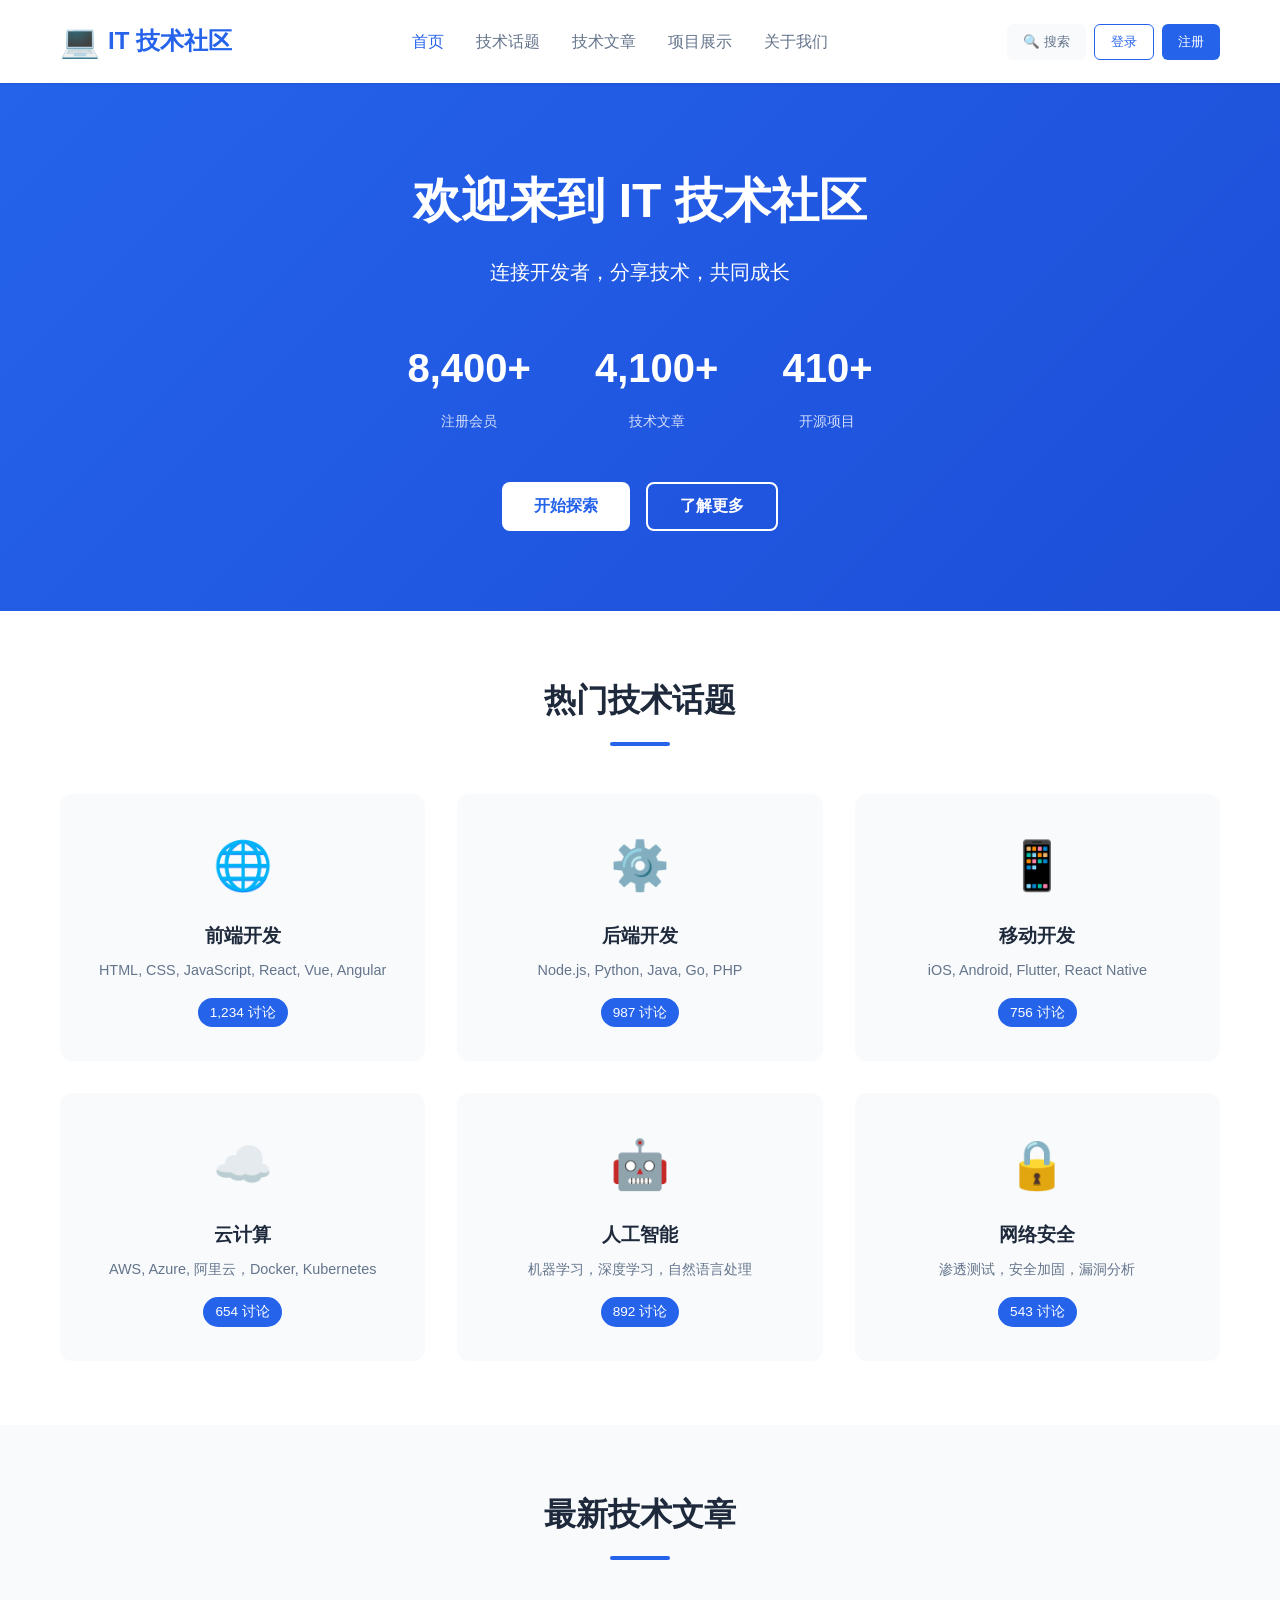
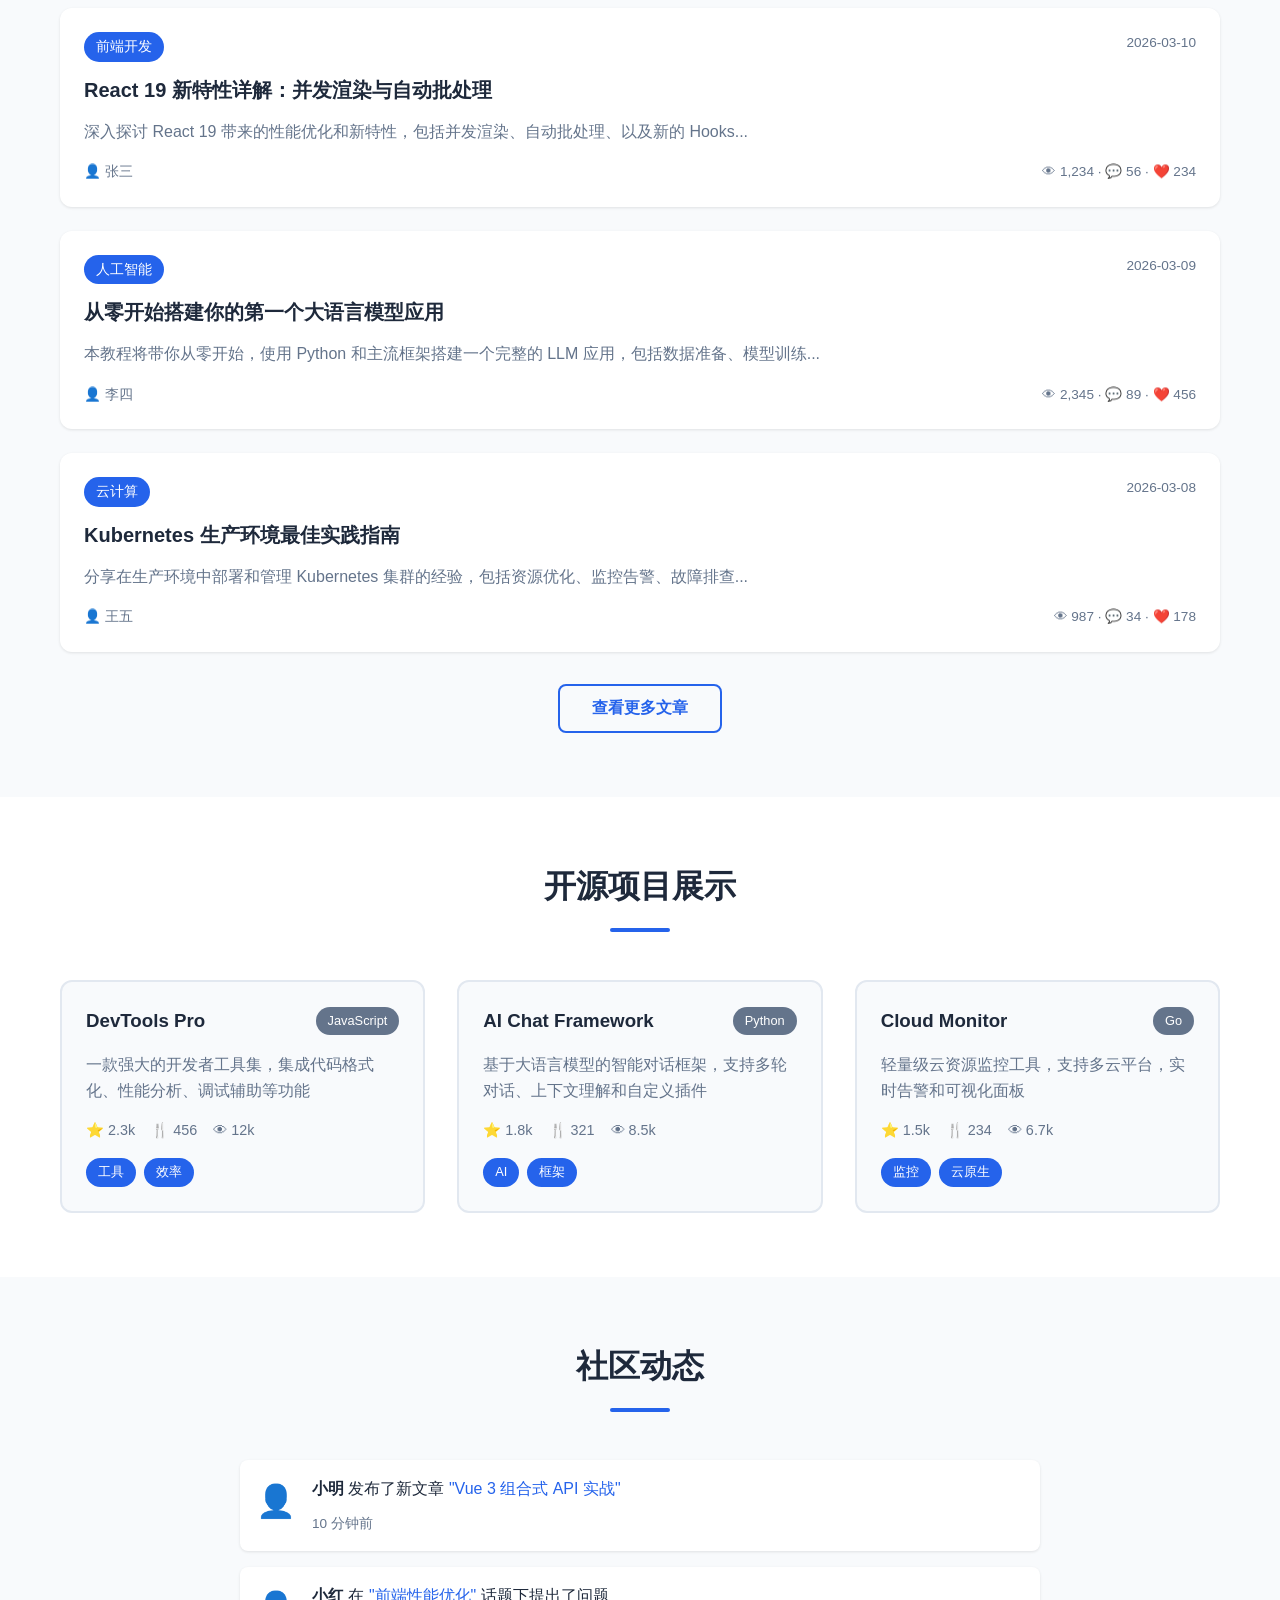
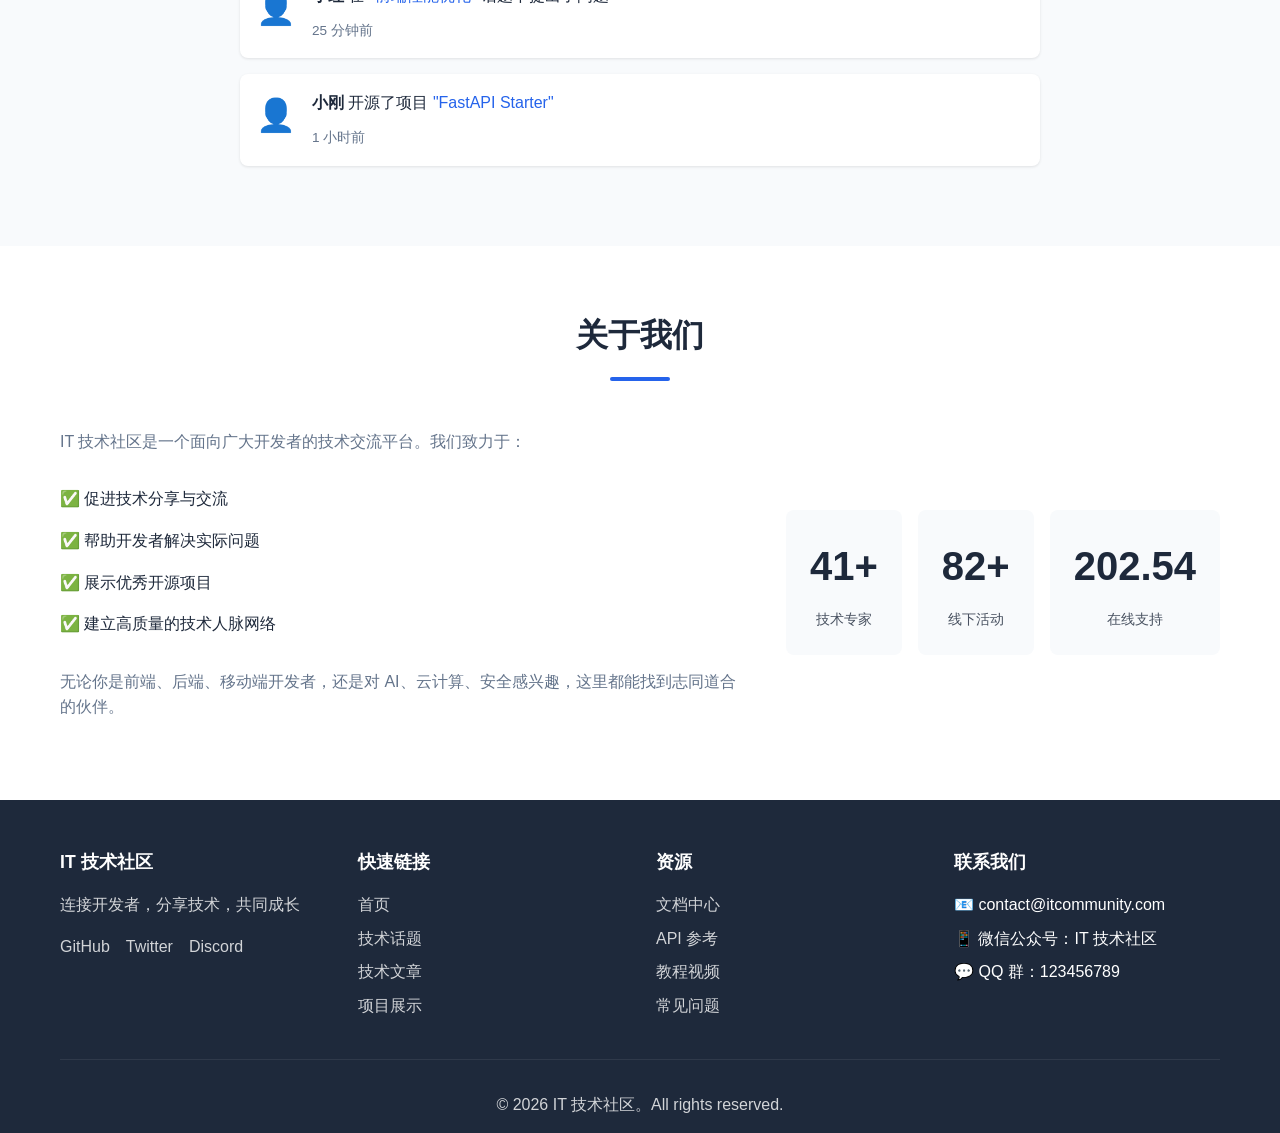
==== index.html @ 942bbd6c "Initial commit: IT 技术社区网站" ====
<!DOCTYPE html>
<html lang="zh-CN">
<head>
    <meta charset="UTF-8">
    <meta name="viewport" content="width=device-width, initial-scale=1.0">
    <title>IT 技术社区 - 技术交流与分享平台</title>
    <link rel="stylesheet" href="css/style.css">
</head>
<body>
    <!-- 导航栏 -->
    <nav class="navbar">
        <div class="container">
            <div class="logo">
                <span class="logo-icon">💻</span>
                <span class="logo-text">IT 技术社区</span>
            </div>
            <ul class="nav-links">
                <li><a href="#home" class="active">首页</a></li>
                <li><a href="#topics">技术话题</a></li>
                <li><a href="#articles">技术文章</a></li>
                <li><a href="#projects">项目展示</a></li>
                <li><a href="#about">关于我们</a></li>
            </ul>
            <div class="nav-actions">
                <button class="btn-search">🔍 搜索</button>
                <button class="btn-login">登录</button>
                <button class="btn-register">注册</button>
            </div>
        </div>
    </nav>

    <!-- 英雄区域 -->
    <section id="home" class="hero">
        <div class="container">
            <h1>欢迎来到 IT 技术社区</h1>
            <p class="hero-subtitle">连接开发者，分享技术，共同成长</p>
            <div class="hero-stats">
                <div class="stat-item">
                    <span class="stat-number">10,000+</span>
                    <span class="stat-label">注册会员</span>
                </div>
                <div class="stat-item">
                    <span class="stat-number">5,000+</span>
                    <span class="stat-label">技术文章</span>
                </div>
                <div class="stat-item">
                    <span class="stat-number">500+</span>
                    <span class="stat-label">开源项目</span>
                </div>
            </div>
            <div class="hero-cta">
                <button class="btn-primary">开始探索</button>
                <button class="btn-secondary">了解更多</button>
            </div>
        </div>
    </section>

    <!-- 技术话题区域 -->
    <section id="topics" class="topics">
        <div class="container">
            <h2 class="section-title">热门技术话题</h2>
            <div class="topics-grid">
                <div class="topic-card">
                    <div class="topic-icon">🌐</div>
                    <h3>前端开发</h3>
                    <p>HTML, CSS, JavaScript, React, Vue, Angular</p>
                    <span class="topic-count">1,234 讨论</span>
                </div>
                <div class="topic-card">
                    <div class="topic-icon">⚙️</div>
                    <h3>后端开发</h3>
                    <p>Node.js, Python, Java, Go, PHP</p>
                    <span class="topic-count">987 讨论</span>
                </div>
                <div class="topic-card">
                    <div class="topic-icon">📱</div>
                    <h3>移动开发</h3>
                    <p>iOS, Android, Flutter, React Native</p>
                    <span class="topic-count">756 讨论</span>
                </div>
                <div class="topic-card">
                    <div class="topic-icon">☁️</div>
                    <h3>云计算</h3>
                    <p>AWS, Azure, 阿里云，Docker, Kubernetes</p>
                    <span class="topic-count">654 讨论</span>
                </div>
                <div class="topic-card">
                    <div class="topic-icon">🤖</div>
                    <h3>人工智能</h3>
                    <p>机器学习，深度学习，自然语言处理</p>
                    <span class="topic-count">892 讨论</span>
                </div>
                <div class="topic-card">
                    <div class="topic-icon">🔒</div>
                    <h3>网络安全</h3>
                    <p>渗透测试，安全加固，漏洞分析</p>
                    <span class="topic-count">543 讨论</span>
                </div>
            </div>
        </div>
    </section>

    <!-- 最新文章区域 -->
    <section id="articles" class="articles">
        <div class="container">
            <h2 class="section-title">最新技术文章</h2>
            <div class="articles-list">
                <article class="article-card">
                    <div class="article-meta">
                        <span class="article-category">前端开发</span>
                        <span class="article-date">2026-03-10</span>
                    </div>
                    <h3 class="article-title">React 19 新特性详解：并发渲染与自动批处理</h3>
                    <p class="article-excerpt">深入探讨 React 19 带来的性能优化和新特性，包括并发渲染、自动批处理、以及新的 Hooks...</p>
                    <div class="article-footer">
                        <span class="article-author">👤 张三</span>
                        <span class="article-stats">👁 1,234 · 💬 56 · ❤️ 234</span>
                    </div>
                </article>
                <article class="article-card">
                    <div class="article-meta">
                        <span class="article-category">人工智能</span>
                        <span class="article-date">2026-03-09</span>
                    </div>
                    <h3 class="article-title">从零开始搭建你的第一个大语言模型应用</h3>
                    <p class="article-excerpt">本教程将带你从零开始，使用 Python 和主流框架搭建一个完整的 LLM 应用，包括数据准备、模型训练...</p>
                    <div class="article-footer">
                        <span class="article-author">👤 李四</span>
                        <span class="article-stats">👁 2,345 · 💬 89 · ❤️ 456</span>
                    </div>
                </article>
                <article class="article-card">
                    <div class="article-meta">
                        <span class="article-category">云计算</span>
                        <span class="article-date">2026-03-08</span>
                    </div>
                    <h3 class="article-title">Kubernetes 生产环境最佳实践指南</h3>
                    <p class="article-excerpt">分享在生产环境中部署和管理 Kubernetes 集群的经验，包括资源优化、监控告警、故障排查...</p>
                    <div class="article-footer">
                        <span class="article-author">👤 王五</span>
                        <span class="article-stats">👁 987 · 💬 34 · ❤️ 178</span>
                    </div>
                </article>
            </div>
            <div class="articles-more">
                <button class="btn-outline">查看更多文章</button>
            </div>
        </div>
    </section>

    <!-- 项目展示区域 -->
    <section id="projects" class="projects">
        <div class="container">
            <h2 class="section-title">开源项目展示</h2>
            <div class="projects-grid">
                <div class="project-card">
                    <div class="project-header">
                        <h3>DevTools Pro</h3>
                        <span class="project-language">JavaScript</span>
                    </div>
                    <p>一款强大的开发者工具集，集成代码格式化、性能分析、调试辅助等功能</p>
                    <div class="project-stats">
                        <span>⭐ 2.3k</span>
                        <span>🍴 456</span>
                        <span>👁 12k</span>
                    </div>
                    <div class="project-tags">
                        <span class="tag">工具</span>
                        <span class="tag">效率</span>
                    </div>
                </div>
                <div class="project-card">
                    <div class="project-header">
                        <h3>AI Chat Framework</h3>
                        <span class="project-language">Python</span>
                    </div>
                    <p>基于大语言模型的智能对话框架，支持多轮对话、上下文理解和自定义插件</p>
                    <div class="project-stats">
                        <span>⭐ 1.8k</span>
                        <span>🍴 321</span>
                        <span>👁 8.5k</span>
                    </div>
                    <div class="project-tags">
                        <span class="tag">AI</span>
                        <span class="tag">框架</span>
                    </div>
                </div>
                <div class="project-card">
                    <div class="project-header">
                        <h3>Cloud Monitor</h3>
                        <span class="project-language">Go</span>
                    </div>
                    <p>轻量级云资源监控工具，支持多云平台，实时告警和可视化面板</p>
                    <div class="project-stats">
                        <span>⭐ 1.5k</span>
                        <span>🍴 234</span>
                        <span>👁 6.7k</span>
                    </div>
                    <div class="project-tags">
                        <span class="tag">监控</span>
                        <span class="tag">云原生</span>
                    </div>
                </div>
            </div>
        </div>
    </section>

    <!-- 社区动态 -->
    <section class="community">
        <div class="container">
            <h2 class="section-title">社区动态</h2>
            <div class="activity-feed">
                <div class="activity-item">
                    <div class="activity-avatar">👤</div>
                    <div class="activity-content">
                        <p><strong>小明</strong> 发布了新文章 <a href="#">"Vue 3 组合式 API 实战"</a></p>
                        <span class="activity-time">10 分钟前</span>
                    </div>
                </div>
                <div class="activity-item">
                    <div class="activity-avatar">👤</div>
                    <div class="activity-content">
                        <p><strong>小红</strong> 在 <a href="#">"前端性能优化"</a> 话题下提出了问题</p>
                        <span class="activity-time">25 分钟前</span>
                    </div>
                </div>
                <div class="activity-item">
                    <div class="activity-avatar">👤</div>
                    <div class="activity-content">
                        <p><strong>小刚</strong> 开源了项目 <a href="#">"FastAPI Starter"</a></p>
                        <span class="activity-time">1 小时前</span>
                    </div>
                </div>
            </div>
        </div>
    </section>

    <!-- 关于我们 -->
    <section id="about" class="about">
        <div class="container">
            <h2 class="section-title">关于我们</h2>
            <div class="about-content">
                <div class="about-text">
                    <p>IT 技术社区是一个面向广大开发者的技术交流平台。我们致力于：</p>
                    <ul class="about-list">
                        <li>✅ 促进技术分享与交流</li>
                        <li>✅ 帮助开发者解决实际问题</li>
                        <li>✅ 展示优秀开源项目</li>
                        <li>✅ 建立高质量的技术人脉网络</li>
                    </ul>
                    <p>无论你是前端、后端、移动端开发者，还是对 AI、云计算、安全感兴趣，这里都能找到志同道合的伙伴。</p>
                </div>
                <div class="about-stats">
                    <div class="about-stat">
                        <span class="stat-number">50+</span>
                        <span class="stat-label">技术专家</span>
                    </div>
                    <div class="about-stat">
                        <span class="stat-number">100+</span>
                        <span class="stat-label">线下活动</span>
                    </div>
                    <div class="about-stat">
                        <span class="stat-number">24/7</span>
                        <span class="stat-label">在线支持</span>
                    </div>
                </div>
            </div>
        </div>
    </section>

    <!-- 页脚 -->
    <footer class="footer">
        <div class="container">
            <div class="footer-grid">
                <div class="footer-section">
                    <h4>IT 技术社区</h4>
                    <p>连接开发者，分享技术，共同成长</p>
                    <div class="social-links">
                        <a href="#">GitHub</a>
                        <a href="#">Twitter</a>
                        <a href="#">Discord</a>
                    </div>
                </div>
                <div class="footer-section">
                    <h4>快速链接</h4>
                    <ul>
                        <li><a href="#home">首页</a></li>
                        <li><a href="#topics">技术话题</a></li>
                        <li><a href="#articles">技术文章</a></li>
                        <li><a href="#projects">项目展示</a></li>
                    </ul>
                </div>
                <div class="footer-section">
                    <h4>资源</h4>
                    <ul>
                        <li><a href="#">文档中心</a></li>
                        <li><a href="#">API 参考</a></li>
                        <li><a href="#">教程视频</a></li>
                        <li><a href="#">常见问题</a></li>
                    </ul>
                </div>
                <div class="footer-section">
                    <h4>联系我们</h4>
                    <ul>
                        <li>📧 contact@itcommunity.com</li>
                        <li>📱 微信公众号：IT 技术社区</li>
                        <li>💬 QQ 群：123456789</li>
                    </ul>
                </div>
            </div>
            <div class="footer-bottom">
                <p>&copy; 2026 IT 技术社区。All rights reserved.</p>
            </div>
        </div>
    </footer>

    <script src="js/main.js"></script>
</body>
</html>
---- css/style.css ----
/* 全局样式 */
* {
    margin: 0;
    padding: 0;
    box-sizing: border-box;
}

:root {
    --primary-color: #2563eb;
    --primary-dark: #1d4ed8;
    --secondary-color: #64748b;
    --success-color: #10b981;
    --warning-color: #f59e0b;
    --danger-color: #ef4444;
    --bg-color: #f8fafc;
    --card-bg: #ffffff;
    --text-primary: #1e293b;
    --text-secondary: #64748b;
    --border-color: #e2e8f0;
    --shadow: 0 1px 3px rgba(0, 0, 0, 0.1);
    --shadow-lg: 0 10px 15px -3px rgba(0, 0, 0, 0.1);
}

body {
    font-family: -apple-system, BlinkMacSystemFont, 'Segoe UI', Roboto, 'Helvetica Neue', Arial, sans-serif;
    line-height: 1.6;
    color: var(--text-primary);
    background-color: var(--bg-color);
}

.container {
    max-width: 1200px;
    margin: 0 auto;
    padding: 0 20px;
}

/* 导航栏 */
.navbar {
    background: var(--card-bg);
    box-shadow: var(--shadow);
    position: sticky;
    top: 0;
    z-index: 1000;
    padding: 1rem 0;
}

.navbar .container {
    display: flex;
    justify-content: space-between;
    align-items: center;
}

.logo {
    display: flex;
    align-items: center;
    gap: 0.5rem;
    font-size: 1.5rem;
    font-weight: bold;
    color: var(--primary-color);
}

.logo-icon {
    font-size: 2rem;
}

.nav-links {
    display: flex;
    list-style: none;
    gap: 2rem;
}

.nav-links a {
    text-decoration: none;
    color: var(--text-secondary);
    font-weight: 500;
    transition: color 0.3s;
    padding: 0.5rem 0;
}

.nav-links a:hover,
.nav-links a.active {
    color: var(--primary-color);
}

.nav-actions {
    display: flex;
    gap: 0.5rem;
}

.btn-search,
.btn-login,
.btn-register {
    padding: 0.5rem 1rem;
    border: none;
    border-radius: 6px;
    cursor: pointer;
    font-weight: 500;
    transition: all 0.3s;
}

.btn-search {
    background: var(--bg-color);
    color: var(--text-secondary);
}

.btn-login {
    background: transparent;
    color: var(--primary-color);
    border: 1px solid var(--primary-color);
}

.btn-register {
    background: var(--primary-color);
    color: white;
}

.btn-search:hover,
.btn-login:hover,
.btn-register:hover {
    transform: translateY(-1px);
    box-shadow: var(--shadow);
}

/* 英雄区域 */
.hero {
    background: linear-gradient(135deg, var(--primary-color) 0%, var(--primary-dark) 100%);
    color: white;
    padding: 5rem 0;
    text-align: center;
}

.hero h1 {
    font-size: 3rem;
    margin-bottom: 1rem;
    animation: fadeInUp 0.8s ease;
}

.hero-subtitle {
    font-size: 1.25rem;
    margin-bottom: 3rem;
    opacity: 0.9;
    animation: fadeInUp 0.8s ease 0.2s both;
}

.hero-stats {
    display: flex;
    justify-content: center;
    gap: 4rem;
    margin-bottom: 3rem;
    animation: fadeInUp 0.8s ease 0.4s both;
}

.stat-item {
    text-align: center;
}

.stat-number {
    display: block;
    font-size: 2.5rem;
    font-weight: bold;
    margin-bottom: 0.5rem;
}

.stat-label {
    font-size: 0.9rem;
    opacity: 0.8;
}

.hero-cta {
    display: flex;
    justify-content: center;
    gap: 1rem;
    animation: fadeInUp 0.8s ease 0.6s both;
}

.btn-primary,
.btn-secondary,
.btn-outline {
    padding: 0.75rem 2rem;
    border: none;
    border-radius: 8px;
    font-size: 1rem;
    font-weight: 600;
    cursor: pointer;
    transition: all 0.3s;
}

.btn-primary {
    background: white;
    color: var(--primary-color);
}

.btn-secondary {
    background: transparent;
    color: white;
    border: 2px solid white;
}

.btn-primary:hover,
.btn-secondary:hover {
    transform: translateY(-2px);
    box-shadow: var(--shadow-lg);
}

/* 通用区域样式 */
section {
    padding: 4rem 0;
}

.section-title {
    text-align: center;
    font-size: 2rem;
    margin-bottom: 3rem;
    color: var(--text-primary);
    position: relative;
}

.section-title::after {
    content: '';
    display: block;
    width: 60px;
    height: 4px;
    background: var(--primary-color);
    margin: 1rem auto 0;
    border-radius: 2px;
}

/* 技术话题 */
.topics {
    background: var(--card-bg);
}

.topics-grid {
    display: grid;
    grid-template-columns: repeat(auto-fit, minmax(300px, 1fr));
    gap: 2rem;
}

.topic-card {
    background: var(--bg-color);
    padding: 2rem;
    border-radius: 12px;
    text-align: center;
    transition: all 0.3s;
    border: 2px solid transparent;
}

.topic-card:hover {
    transform: translateY(-5px);
    box-shadow: var(--shadow-lg);
    border-color: var(--primary-color);
}

.topic-icon {
    font-size: 3rem;
    margin-bottom: 1rem;
}

.topic-card h3 {
    margin-bottom: 0.5rem;
    color: var(--text-primary);
}

.topic-card p {
    color: var(--text-secondary);
    margin-bottom: 1rem;
    font-size: 0.9rem;
}

.topic-count {
    display: inline-block;
    background: var(--primary-color);
    color: white;
    padding: 0.25rem 0.75rem;
    border-radius: 20px;
    font-size: 0.85rem;
}

/* 文章列表 */
.articles {
    background: var(--bg-color);
}

.articles-list {
    display: flex;
    flex-direction: column;
    gap: 1.5rem;
}

.article-card {
    background: var(--card-bg);
    padding: 1.5rem;
    border-radius: 12px;
    box-shadow: var(--shadow);
    transition: all 0.3s;
}

.article-card:hover {
    transform: translateX(5px);
    box-shadow: var(--shadow-lg);
}

.article-meta {
    display: flex;
    justify-content: space-between;
    margin-bottom: 0.75rem;
    font-size: 0.85rem;
}

.article-category {
    background: var(--primary-color);
    color: white;
    padding: 0.25rem 0.75rem;
    border-radius: 20px;
}

.article-date {
    color: var(--text-secondary);
}

.article-title {
    font-size: 1.25rem;
    margin-bottom: 0.75rem;
    color: var(--text-primary);
}

.article-excerpt {
    color: var(--text-secondary);
    margin-bottom: 1rem;
    line-height: 1.7;
}

.article-footer {
    display: flex;
    justify-content: space-between;
    align-items: center;
    font-size: 0.85rem;
    color: var(--text-secondary);
}

.articles-more {
    text-align: center;
    margin-top: 2rem;
}

.btn-outline {
    background: transparent;
    color: var(--primary-color);
    border: 2px solid var(--primary-color);
}

.btn-outline:hover {
    background: var(--primary-color);
    color: white;
}

/* 项目展示 */
.projects {
    background: var(--card-bg);
}

.projects-grid {
    display: grid;
    grid-template-columns: repeat(auto-fit, minmax(320px, 1fr));
    gap: 2rem;
}

.project-card {
    background: var(--bg-color);
    padding: 1.5rem;
    border-radius: 12px;
    border: 2px solid var(--border-color);
    transition: all 0.3s;
}

.project-card:hover {
    border-color: var(--primary-color);
    box-shadow: var(--shadow-lg);
}

.project-header {
    display: flex;
    justify-content: space-between;
    align-items: center;
    margin-bottom: 1rem;
}

.project-header h3 {
    color: var(--text-primary);
}

.project-language {
    background: var(--secondary-color);
    color: white;
    padding: 0.25rem 0.75rem;
    border-radius: 20px;
    font-size: 0.8rem;
}

.project-card p {
    color: var(--text-secondary);
    margin-bottom: 1rem;
    line-height: 1.6;
}

.project-stats {
    display: flex;
    gap: 1rem;
    margin-bottom: 1rem;
    font-size: 0.9rem;
    color: var(--text-secondary);
}

.project-tags {
    display: flex;
    gap: 0.5rem;
    flex-wrap: wrap;
}

.tag {
    background: var(--primary-color);
    color: white;
    padding: 0.25rem 0.75rem;
    border-radius: 20px;
    font-size: 0.8rem;
}

/* 社区动态 */
.community {
    background: var(--bg-color);
}

.activity-feed {
    max-width: 800px;
    margin: 0 auto;
}

.activity-item {
    display: flex;
    gap: 1rem;
    padding: 1rem;
    background: var(--card-bg);
    border-radius: 8px;
    margin-bottom: 1rem;
    box-shadow: var(--shadow);
}

.activity-avatar {
    font-size: 2rem;
}

.activity-content p {
    margin-bottom: 0.5rem;
}

.activity-content a {
    color: var(--primary-color);
    text-decoration: none;
}

.activity-content a:hover {
    text-decoration: underline;
}

.activity-time {
    font-size: 0.85rem;
    color: var(--text-secondary);
}

/* 关于我们 */
.about {
    background: var(--card-bg);
}

.about-content {
    display: grid;
    grid-template-columns: 2fr 1fr;
    gap: 3rem;
    align-items: center;
}

.about-text p {
    margin-bottom: 1rem;
    color: var(--text-secondary);
}

.about-list {
    list-style: none;
    margin: 1.5rem 0;
}

.about-list li {
    padding: 0.5rem 0;
    color: var(--text-primary);
}

.about-stats {
    display: grid;
    grid-template-columns: repeat(3, 1fr);
    gap: 1rem;
    text-align: center;
}

.about-stat {
    padding: 1.5rem;
    background: var(--bg-color);
    border-radius: 8px;
}

/* 页脚 */
.footer {
    background: var(--text-primary);
    color: white;
    padding: 3rem 0 1rem;
}

.footer-grid {
    display: grid;
    grid-template-columns: repeat(auto-fit, minmax(250px, 1fr));
    gap: 2rem;
    margin-bottom: 2rem;
}

.footer-section h4 {
    margin-bottom: 1rem;
    font-size: 1.1rem;
}

.footer-section p {
    opacity: 0.8;
    margin-bottom: 1rem;
}

.footer-section ul {
    list-style: none;
}

.footer-section ul li {
    margin-bottom: 0.5rem;
}

.footer-section a {
    color: white;
    text-decoration: none;
    opacity: 0.8;
    transition: opacity 0.3s;
}

.footer-section a:hover {
    opacity: 1;
}

.social-links {
    display: flex;
    gap: 1rem;
}

.footer-bottom {
    text-align: center;
    padding-top: 2rem;
    border-top: 1px solid rgba(255, 255, 255, 0.1);
    opacity: 0.8;
}

/* 动画 */
@keyframes fadeInUp {
    from {
        opacity: 0;
        transform: translateY(30px);
    }
    to {
        opacity: 1;
        transform: translateY(0);
    }
}

/* 响应式设计 */
@media (max-width: 768px) {
    .navbar .container {
        flex-wrap: wrap;
        gap: 1rem;
    }

    .nav-links {
        order: 3;
        width: 100%;
        justify-content: center;
        gap: 1rem;
    }

    .hero h1 {
        font-size: 2rem;
    }

    .hero-stats {
        flex-direction: column;
        gap: 2rem;
    }

    .hero-cta {
        flex-direction: column;
        align-items: center;
    }

    .topics-grid,
    .projects-grid {
        grid-template-columns: 1fr;
    }

    .about-content {
        grid-template-columns: 1fr;
    }

    .about-stats {
        grid-template-columns: repeat(3, 1fr);
    }
}

@media (max-width: 480px) {
    .nav-actions {
        width: 100%;
        justify-content: center;
    }

    .stat-number {
        font-size: 2rem;
    }

    .article-footer {
        flex-direction: column;
        gap: 0.5rem;
        align-items: flex-start;
    }
}
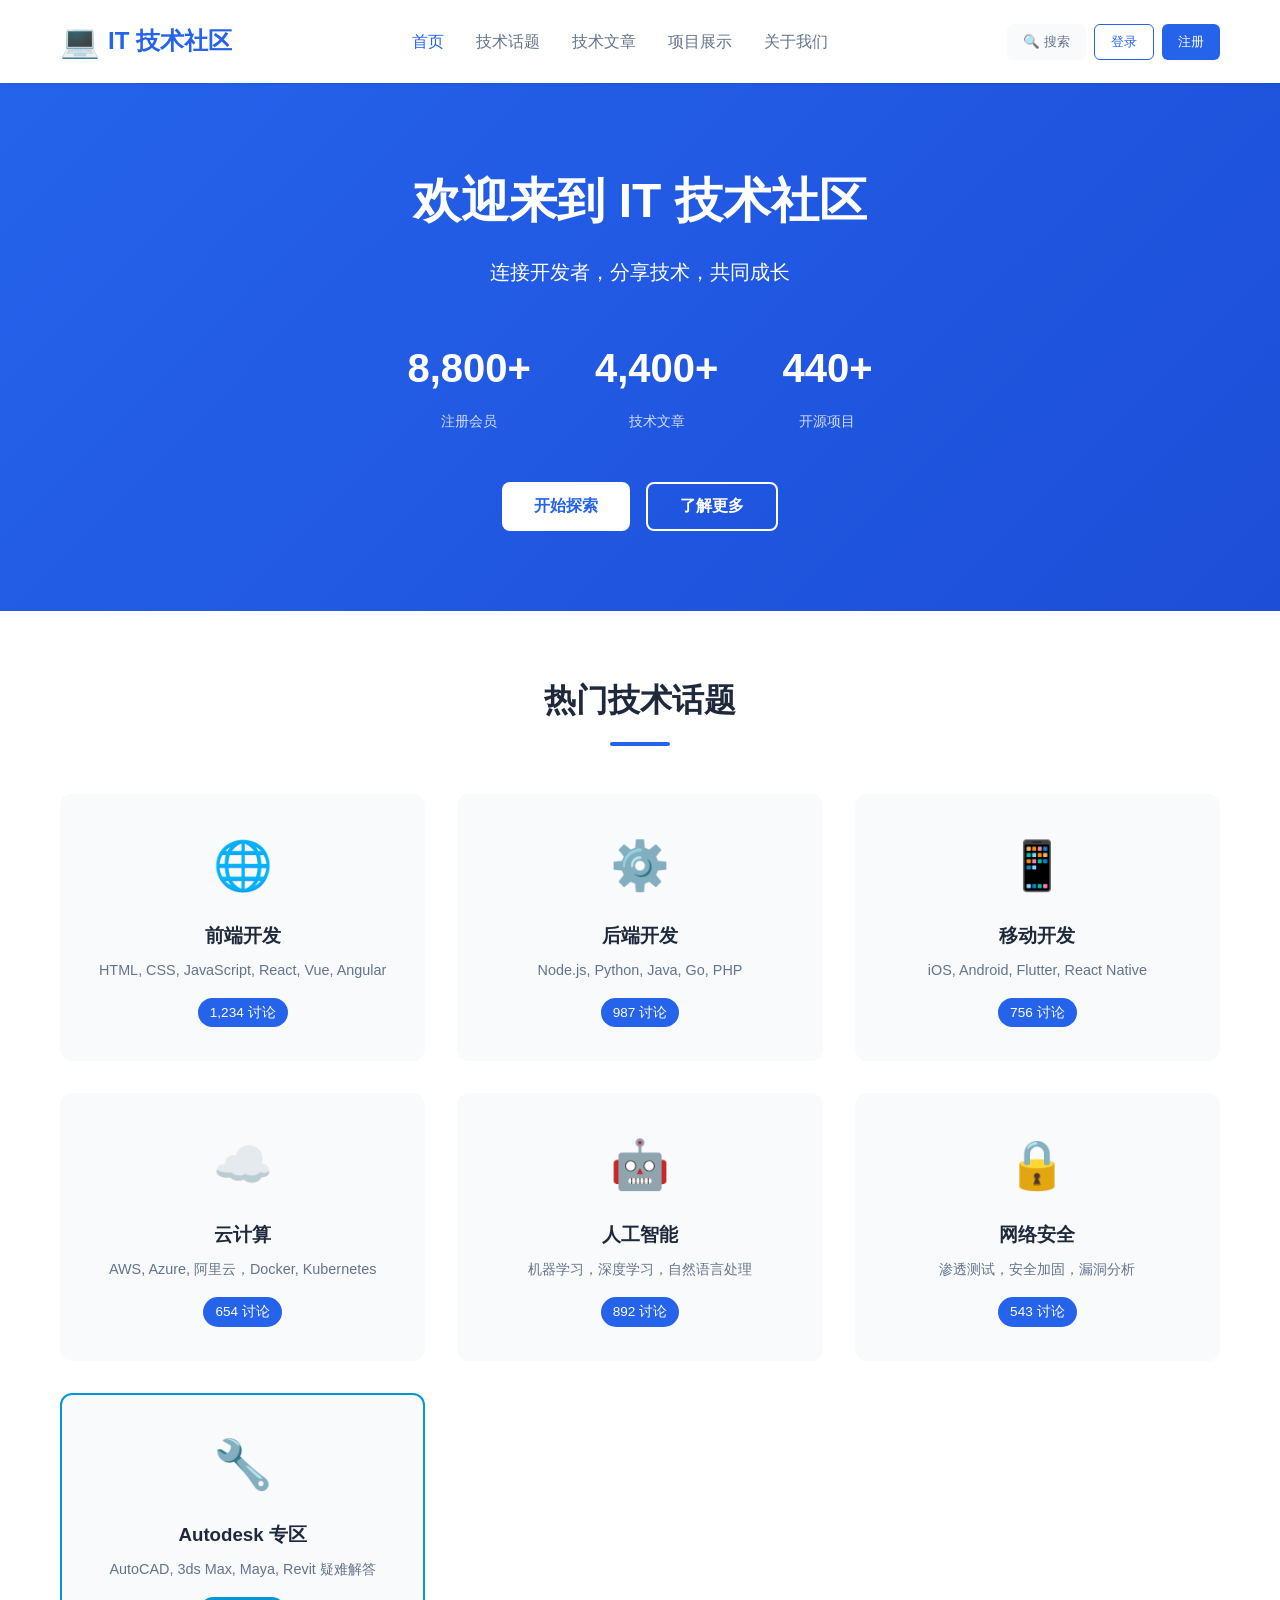
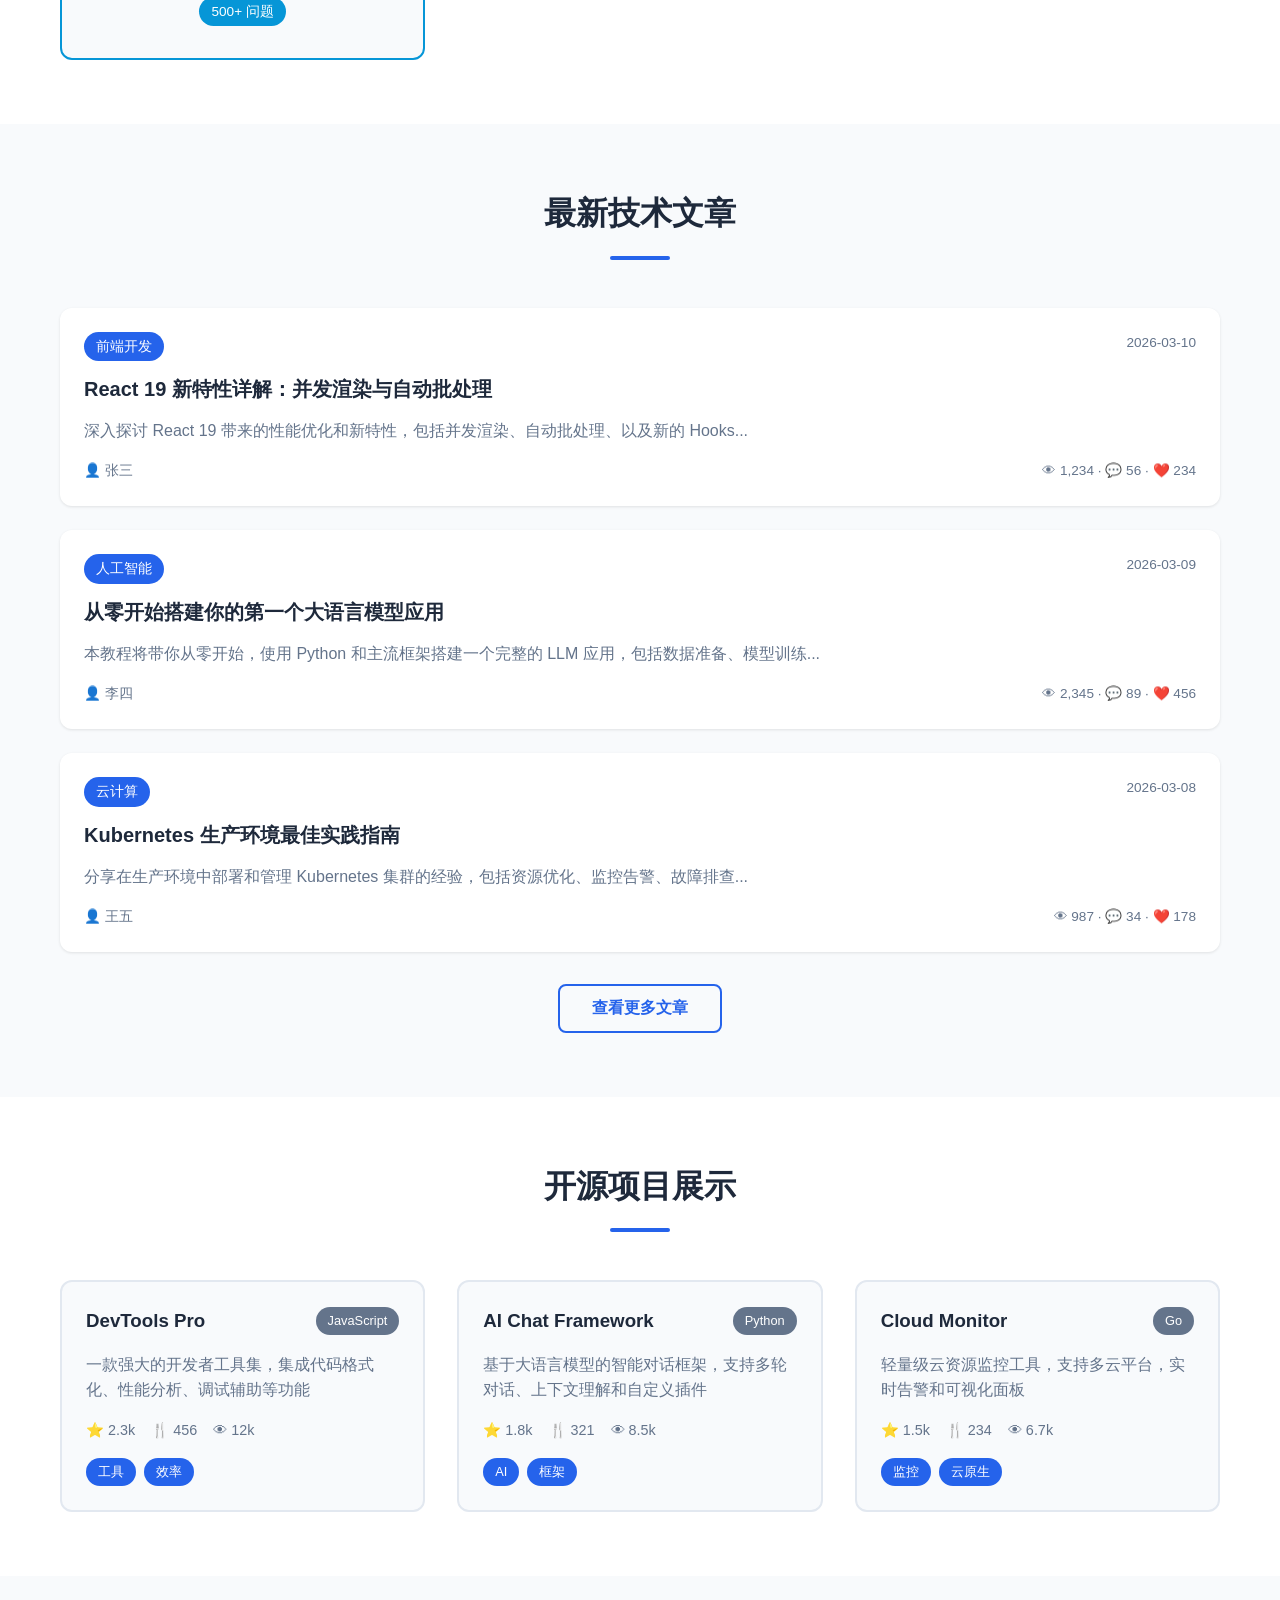
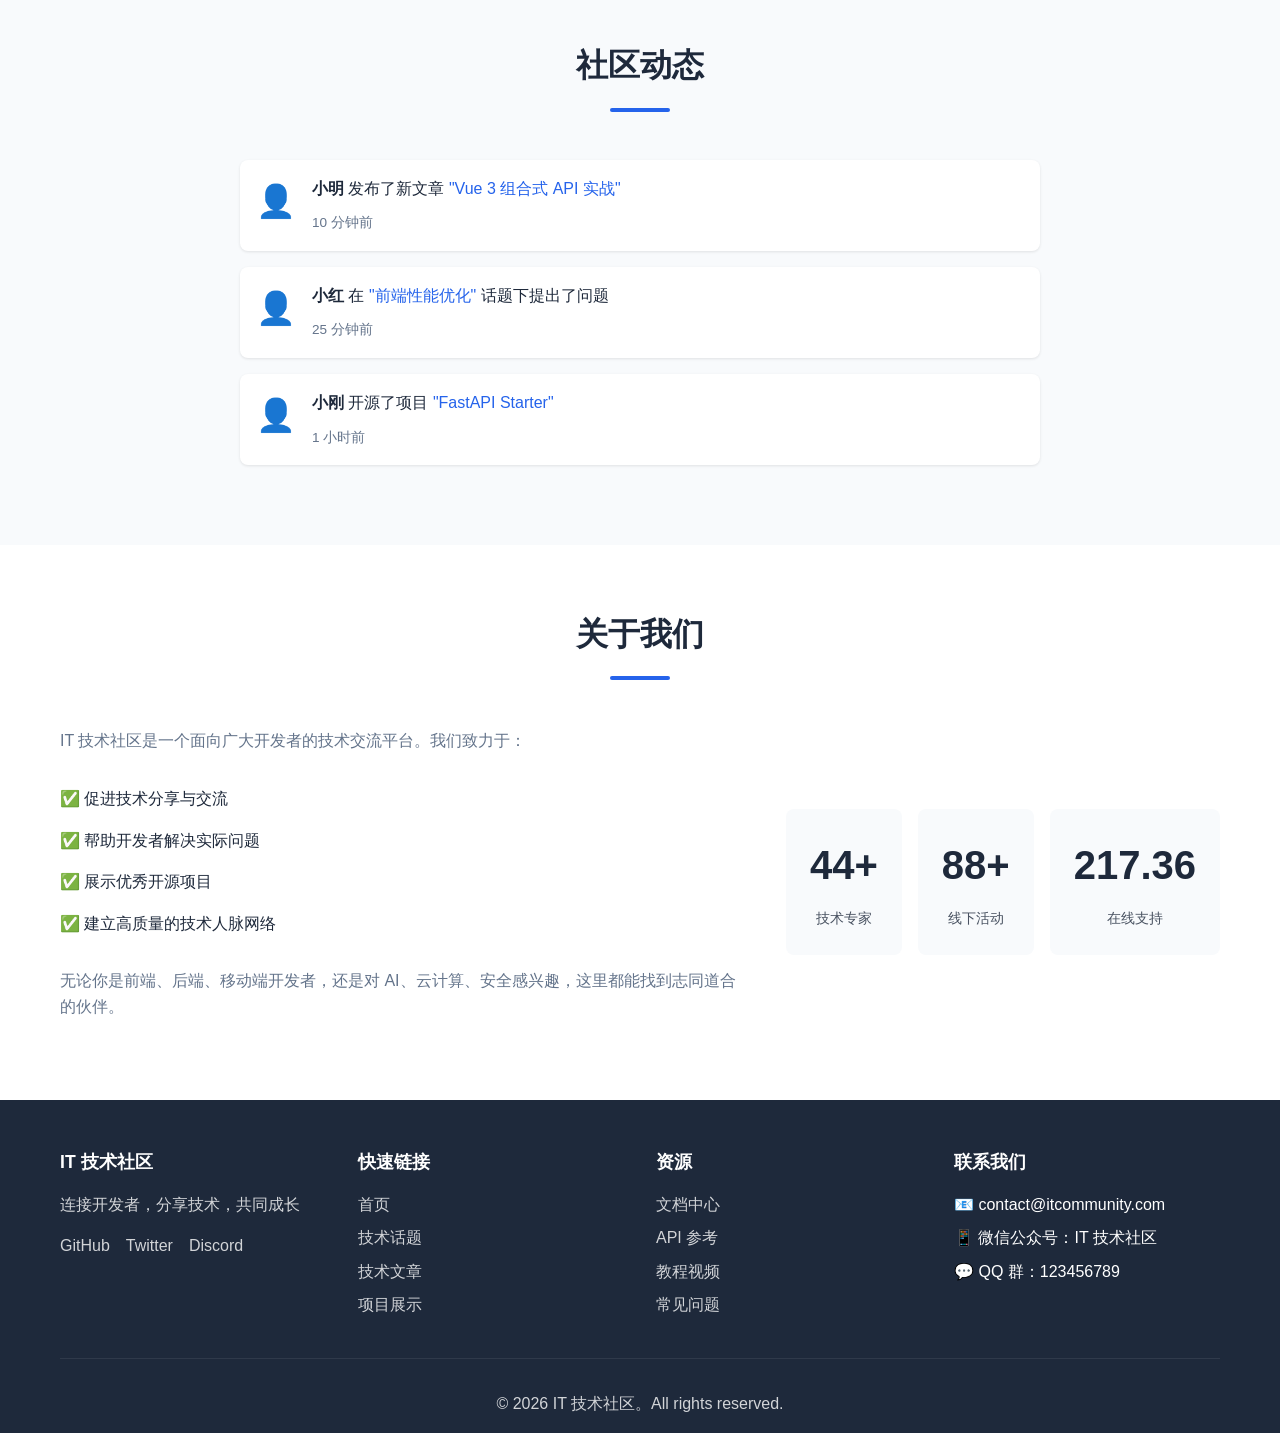
==== commit 8be7cb96: "添加 Autodesk 疑难问题专区（含 PDF 手册）" ====
--- a/index.html
+++ b/index.html
@@ -96,6 +96,12 @@
                     <p>渗透测试，安全加固，漏洞分析</p>
                     <span class="topic-count">543 讨论</span>
                 </div>
+                <div class="topic-card autodesk-topic" style="border-color: #0696D7; cursor: pointer;" onclick="window.location.href='autodesk/index.html'">
+                    <div class="topic-icon">🔧</div>
+                    <h3>Autodesk 专区</h3>
+                    <p>AutoCAD, 3ds Max, Maya, Revit 疑难解答</p>
+                    <span class="topic-count" style="background: #0696D7;">500+ 问题</span>
+                </div>
             </div>
         </div>
     </section>
